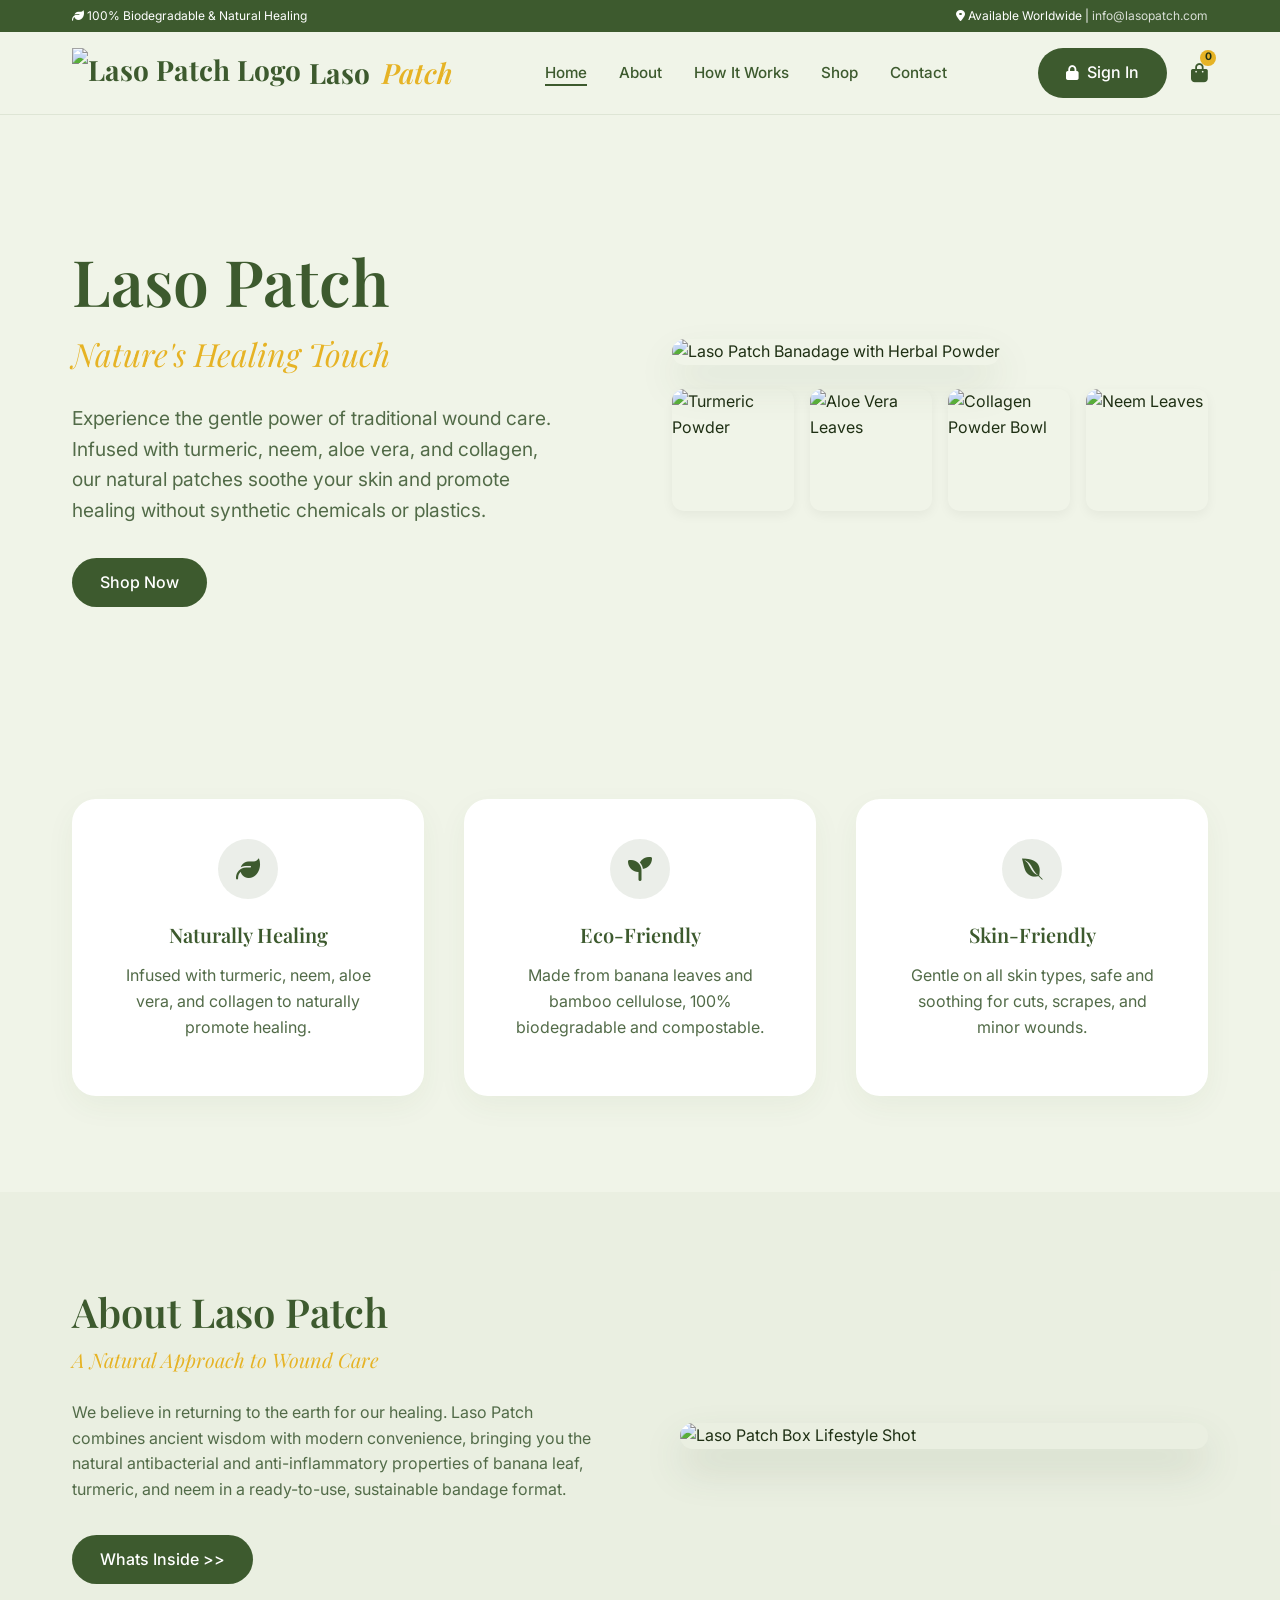
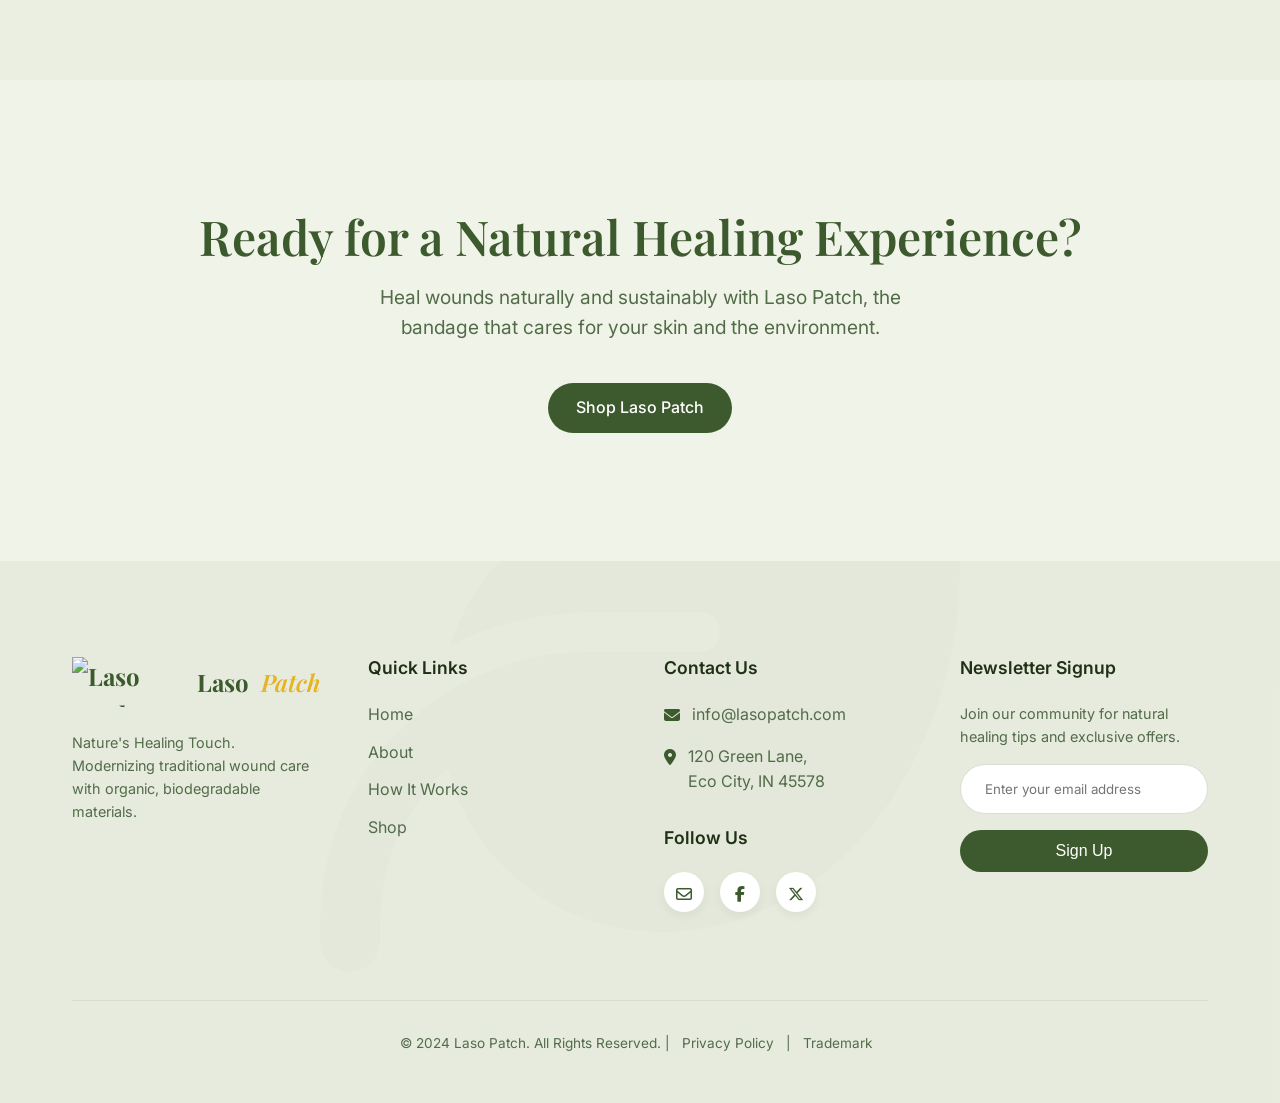
==== index.html @ 3226a120 "Add files via upload" ====
<!DOCTYPE html>
<html lang="en">
<head>
    <meta charset="UTF-8">
    <meta name="viewport" content="width=device-width, initial-scale=1.0">
    <title>Laso Patch | Nature's Healing Touch</title>
    <!-- CSS Stylesheet -->
    <link rel="stylesheet" href="style.css">
    <!-- FontAwesome for Icons -->
    <link rel="stylesheet" href="https://cdnjs.cloudflare.com/ajax/libs/font-awesome/6.4.0/css/all.min.css">
</head>
<body>

    <!-- Top Bar -->
    <div class="top-bar">
        <div class="container">
            <div><i class="fa-solid fa-leaf"></i> 100% Biodegradable & Natural Healing</div>
            <div><i class="fa-solid fa-location-dot"></i> Available Worldwide | <a href="mailto:info@lasopatch.com">info@lasopatch.com</a></div>
        </div>
    </div>

    <!-- Navigation Bar -->
    <nav class="navbar">
        <div class="container">
            <a href="index.html" class="logo"><img src="Untitled_design-removebg-preview.png" alt="Laso Patch Logo" class="logo-img"> Laso<span class="logo-patch">Patch</span></a>
            
            <ul class="nav-links">
                <li><a href="index.html" class="active">Home</a></li>
                <li><a href="about.html">About</a></li>
                <li><a href="how-it-works.html">How It Works</a></li>
                <li><a href="shop.html">Shop</a></li>
                <li><a href="contact.html">Contact</a></li>
            </ul>

            <div class="nav-actions">
                <a href="signin.html" class="btn btn-primary btn-sm">
                    <i class="fa-solid fa-lock"></i> Sign In
                </a>
                <a href="shop.html" class="cart-icon">
                    <i class="fa-solid fa-bag-shopping"></i>
                    <span class="cart-count">0</span>
                </a>
            </div>
        </div>
    </nav>

    <!-- Hero Section -->
    <section class="hero">
        <div class="container">
            <div class="hero-content">
                <h1>Laso Patch</h1>
                <p class="hero-subtitle">Nature's Healing Touch</p>
                 <p class="hero-text"> Experience the gentle power of traditional wound care. Infused with turmeric, neem, aloe vera, and collagen, our natural patches soothe your skin and promote healing without synthetic chemicals or plastics.</p>
                <a href="shop.html" class="btn btn-primary">Shop Now</a>
            </div>
            
            <div class="hero-image-wrapper">
                <img src="nnnnn-removebg-preview.png" alt="Laso Patch Banadage with Herbal Powder" class="hero-img-main">
                
                <div class="hero-ingredients">
                    <img src="turmeric.jpg" alt="Turmeric Powder">
                    <img src="aloe vera2.png" alt="Aloe Vera Leaves">
                    <img src="collagen3.png" alt="Collagen Powder Bowl">
                    <img src="neem.jpg" alt="Neem Leaves">
                </div>
            </div>
        </div>
    </section>

    <!-- Feature Cards Row -->
    <section class="features-section">
        <div class="container features-grid">
            <div class="feature-card">
                <div class="feature-icon">
                    <i class="fa-solid fa-leaf"></i>
                </div>
                <h3>Naturally Healing</h3>
                <p>Infused with turmeric, neem, aloe vera, and collagen to naturally promote healing.</p>
            </div>
            <div class="feature-card">
                <div class="feature-icon">
                    <i class="fa-solid fa-seedling"></i>
                </div>
                <h3>Eco-Friendly</h3>
                <p>Made from banana leaves and bamboo cellulose, 100% biodegradable and compostable.</p>
            </div>
            <div class="feature-card">
                <div class="feature-icon">
                    <i class="fa-brands fa-envira"></i>
                </div>
                <h3>Skin-Friendly</h3>
                <p>Gentle on all skin types, safe and soothing for cuts, scrapes, and minor wounds.</p>
            </div>
        </div>
    </section>

    <!-- About Section (Home) -->
    <section class="section about-section">
        <div class="container about-grid">
            <div class="about-content">
                <h2>About Laso Patch</h2>
                <p class="about-subtitle">A Natural Approach to Wound Care</p>
                <p class="m-b-2">We believe in returning to the earth for our healing. Laso Patch combines ancient wisdom with modern convenience, bringing you the natural antibacterial and anti-inflammatory properties of banana leaf, turmeric, and neem in a ready-to-use, sustainable bandage format.</p>
                <a href="about.html" class="btn btn-primary">Whats Inside >></a>
            </div>
            <div class="about-image">
                <img src="mockup1.jpg" alt="Laso Patch Box Lifestyle Shot">
            </div>
        </div>
    </section>

    <!-- CTA Banner -->
    <section class="cta-banner">
        <div class="container">
            <h2>Ready for a Natural Healing Experience?</h2>
            <p>Heal wounds naturally and sustainably with Laso Patch, the bandage that cares for your skin and the environment.</p>
            <a href="shop.html" class="btn btn-primary">Shop Laso Patch</a>
        </div>
    </section>

    <!-- Footer -->
    <footer class="footer">
        <div class="footer-watermark">
            <i class="fa-solid fa-leaf"></i>
        </div>
        <div class="container">
            <div class="footer-grid">
                <div class="footer-col">
                    <a href="index.html" class="logo m-b-2" style="font-size: 1.5rem; margin-bottom: 1.5rem; display: flex; align-items: center; gap: 0.5rem;"><img src="Untitled_design-removebg-preview.png" alt="Laso Patch Logo" class="logo-img"> Laso<span class="logo-patch">Patch</span></a>
                    <p style="font-size: 0.9rem;">Nature's Healing Touch. Modernizing traditional wound care with organic, biodegradable materials.</p>
                </div>
                <div class="footer-col">
                    <h4>Quick Links</h4>
                    <ul class="footer-links">
                        <li><a href="index.html">Home</a></li>
                        <li><a href="about.html">About</a></li>
                        <li><a href="how-it-works.html">How It Works</a></li>
                        <li><a href="shop.html">Shop</a></li>
                    </ul>
                </div>
                <div class="footer-col footer-contact">
                    <h4>Contact Us</h4>
                    <p><i class="fa-solid fa-envelope"></i> info@lasopatch.com</p>
                    <p><i class="fa-solid fa-location-dot"></i> 120 Green Lane,<br>Eco City, IN 45578</p>
                    
                    <h4 class="m-t-2">Follow Us</h4>
                    <div class="social-links">
                        <a href="#"><i class="fa-regular fa-envelope"></i></a>
                        <a href="#"><i class="fa-brands fa-facebook-f"></i></a>
                        <a href="#"><i class="fa-brands fa-x-twitter"></i></a>
                    </div>
                </div>
                <div class="footer-col">
                    <h4>Newsletter Signup</h4>
                    <p style="font-size: 0.9rem;">Join our community for natural healing tips and exclusive offers.</p>
                    <form class="newsletter-form">
                        <input type="email" placeholder="Enter your email address" required>
                        <button type="submit" class="btn btn-primary">Sign Up</button>
                    </form>
                </div>
            </div>
            
            <div class="footer-bottom">
                <p>&copy; 2024 Laso Patch. All Rights Reserved. | <a href="#">Privacy Policy</a> | <a href="#">Trademark</a></p>
            </div>
        </div>
    </footer>

    <script src="script.js"></script>
</body>
</html>
---- style.css ----
@import url('https://fonts.googleapis.com/css2?family=Inter:wght@300;400;500;600&family=Playfair+Display:ital,wght@0,400;0,600;0,700;1,400;1,600&display=swap');

:root {
  --bg-color: #f0f4e8;
  --primary-color: #3d5a2e;
  --accent-color: #e6b325;
  --text-dark: #1f3014;
  --text-light: #526b48;
  --white: #ffffff;
  
  --font-serif: 'Playfair Display', serif;
  --font-sans: 'Inter', sans-serif;
  
  --transition: all 0.3s ease;
}

* {
  margin: 0;
  padding: 0;
  box-sizing: border-box;
}

body {
  font-family: var(--font-sans);
  background-color: var(--bg-color);
  color: var(--text-dark);
  line-height: 1.6;
  position: relative;
  overflow-x: hidden;
}

/* Watermark Background */
body::before {
  content: "";
  position: fixed;
  top: 0;
  left: 0;
  width: 100%;
  height: 100%;
  background-image: url('Green jungle leaves.jpg');
  background-size: 100% 100%;
  background-repeat: no-repeat;
  opacity: 20%;
  z-index: -1;
  pointer-events: none;
}

h1, h2, h3, h4, h5, h6 {
  font-family: var(--font-serif);
  color: var(--primary-color);
  font-weight: 600;
  line-height: 1.2;
}

a {
  text-decoration: none;
  color: var(--primary-color);
  transition: var(--transition);
}

p {
  color: var(--text-light);
  margin-bottom: 1rem;
}

/* Typography Utility */
.serif { font-family: var(--font-serif); }
.sans { font-family: var(--font-sans); }

/* Buttons */
.btn {
  display: inline-flex;
  align-items: center;
  justify-content: center;
  gap: 0.5rem;
  padding: 0.75rem 1.75rem;
  border-radius: 9999px;
  font-weight: 500;
  text-decoration: none;
  transition: var(--transition);
  cursor: pointer;
  border: none;
  font-size: 1rem;
}

.btn-primary {
  background-color: var(--primary-color);
  color: var(--white);
}

.btn-primary:hover {
  background-color: #273b1d;
  transform: translateY(-2px);
  box-shadow: 0 4px 12px rgba(61, 90, 46, 0.3);
  color: var(--white);
}

.btn-primary i {
  font-size: 0.9em;
}

/* Layout Utilities */
.container {
  max-width: 1200px;
  margin: 0 auto;
  padding: 0 2rem;
}

.section {
  padding: 6rem 0;
}

.text-center { text-align: center; }

/* Top Bar */
.top-bar {
  background-color: var(--primary-color);
  color: var(--white);
  font-size: 0.75rem;
  padding: 0.4rem 0;
}

.top-bar .container {
  display: flex;
  justify-content: space-between;
  align-items: center;
}

.top-bar a {
  color: var(--white);
  opacity: 0.8;
}

.top-bar a:hover {
  opacity: 1;
}

/* Navbar */
.navbar {
  position: sticky;
  top: 0;
  z-index: 1000;
  background-color: rgba(240, 244, 232, 0.95);
  backdrop-filter: blur(10px);
  border-bottom: 1px solid rgba(61, 90, 46, 0.1);
  padding: 1rem 0;
  transition: var(--transition);
}

.navbar .container {
  display: flex;
  justify-content: space-between;
  align-items: center;
}

.logo {
  font-size: 1.75rem;
  font-weight: 700;
  color: var(--primary-color);
  font-family: var(--font-serif);
  display: flex;
  align-items: center;
  gap: 0.5rem;
}

.logo-img {
  height: 50px;
  width: auto;
  object-fit: contain;
  align-items: right;
}

.logo-patch {
  color: var(--accent-color);
  font-style: italic;
  font-weight: 600;
  margin-left: 0.25rem;
}

.nav-links {
  display: flex;
  gap: 2rem;
  list-style: none;
  align-items: center;
}

.nav-links a {
  font-size: 0.95rem;
  font-weight: 500;
  position: relative;
}

.nav-links a::after {
  content: '';
  position: absolute;
  bottom: -4px;
  left: 0;
  width: 0;
  height: 2px;
  background-color: var(--primary-color);
  transition: var(--transition);
}

.nav-links a:hover::after,
.nav-links a.active::after {
  width: 100%;
}

.nav-actions {
  display: flex;
  align-items: center;
  gap: 1.5rem;
}

.cart-icon {
  font-size: 1.2rem;
  color: var(--primary-color);
  position: relative;
  transition: var(--transition);
}

.cart-icon:hover {
  transform: scale(1.1);
}

.cart-count {
  position: absolute;
  top: -8px;
  right: -8px;
  background-color: var(--accent-color);
  color: var(--text-dark);
  font-size: 0.65rem;
  font-weight: bold;
  height: 16px;
  width: 16px;
  border-radius: 50%;
  display: flex;
  align-items: center;
  justify-content: center;
}

/* Hero Section */
.hero {
  padding: 8rem 0;
}

.hero .container {
  display: grid;
  grid-template-columns: 1fr 1fr;
  gap: 4rem;
  align-items: center;
}

.hero-content h1 {
  font-size: 4rem;
  margin-bottom: 0.5rem;
}

.hero-subtitle {
  font-size: 2.0rem;
  font-family: var(--font-serif);
  color: var(--accent-color);
  margin-bottom: 1.5rem;
  font-style: italic;
}



.hero-text {
  font-size: 1.2rem;
  margin-bottom: 2rem;
  max-width: 90%;
}

.hero-image-wrapper {
  position: relative;
}

.hero-img-main {
  width: 60%;
  margin-right: auto;
  border-radius: 20px;
  box-shadow: 0 20px 40px rgba(61, 90, 46, 0.1);
  margin-bottom: 1.5rem;
  transition: var(--transition);
}

.hero-img-main:hover {
  transform: translateY(-5px);
}

.hero-ingredients {
  display: grid;
  grid-template-columns: repeat(4, 1fr);
  gap: 1rem;
}

.hero-ingredients img {
  width: 100%;
  aspect-ratio: 1;
  object-fit: cover;
  border-radius: 12px;
  box-shadow: 0 4px 12px rgba(0,0,0,0.05);
  transition: var(--transition);
}

.hero-ingredients img:hover {
  transform: scale(1.05);
}

/* Feature Cards */
.features-section {
  padding: 4rem 0 6rem;
}

.features-grid {
  display: grid;
  grid-template-columns: repeat(3, 1fr);
  gap: 2.5rem;
}

.feature-card {
  background-color: var(--white);
  padding: 2.5rem;
  border-radius: 24px;
  text-align: center;
  box-shadow: 0 10px 30px rgba(61, 90, 46, 0.05);
  transition: var(--transition);
  position: relative;
  overflow: hidden;
}

.feature-card::before {
  content: "";
  position: absolute;
  top: 0;
  left: 0;
  width: 100%;
  height: 4px;
  background-color: var(--accent-color);
  transform: scaleX(0);
  transition: var(--transition);
  transform-origin: left;
}

.feature-card:hover {
  transform: translateY(-10px);
  box-shadow: 0 20px 40px rgba(61, 90, 46, 0.1);
}

.feature-card:hover::before {
  transform: scaleX(1);
}

.feature-icon {
  width: 60px;
  height: 60px;
  background-color: rgba(61, 90, 46, 0.1);
  border-radius: 50%;
  display: flex;
  align-items: center;
  justify-content: center;
  margin: 0 auto 1.5rem;
  color: var(--primary-color);
  font-size: 1.5rem;
  transition: var(--transition);
}

.feature-card:hover .feature-icon {
  background-color: var(--primary-color);
  color: var(--white);
}

.feature-card h3 {
  font-size: 1.25rem;
  margin-bottom: 1rem;
}

/* About Section */
.about-section {
  background-color: rgba(61, 90, 46, 0.03);
}

.about-grid {
  display: grid;
  grid-template-columns: 1fr 1fr;
  gap: 5rem;
  align-items: center;
}

.about-content h2 {
  font-size: 2.5rem;
  margin-bottom: 0.5rem;
}

.about-subtitle {
  font-family: var(--font-serif);
  font-size: 1.25rem;
  color: var(--accent-color);
  font-style: italic;
  margin-bottom: 1.5rem;
}

.about-image {
  position: relative;
  border-radius: 20px;
  overflow: hidden;
  box-shadow: 0 20px 40px rgba(61, 90, 46, 0.15);
}

.about-image img {
  width: 100%;
  display: block;
  transition: var(--transition);
}

.about-image:hover img {
  transform: scale(1.02);
}

/* CTA Banner */
.cta-banner {
  text-align: center;
  padding: 8rem 0;
  position: relative;
}

.cta-banner h2 {
  font-size: 3rem;
  margin-bottom: 1rem;
}

.cta-banner p {
  font-size: 1.2rem;
  margin-bottom: 2.5rem;
  max-width: 600px;
  margin-inline: auto;
}

/* Footer */
.footer {
  background-color: rgba(61, 90, 46, 0.05);
  padding: 6rem 0 2rem;
  position: relative;
  overflow: hidden;
}

.footer-watermark {
  position: absolute;
  bottom: -20%;
  left: 50%;
  transform: translateX(-50%);
  font-size: 40rem;
  color: rgba(61, 90, 46, 0.02);
  z-index: -1;
  pointer-events: none;
}

.footer-grid {
  display: grid;
  grid-template-columns: repeat(4, 1fr);
  gap: 3rem;
  margin-bottom: 4rem;
}

.footer-col h4 {
  font-family: var(--font-sans);
  font-size: 1.1rem;
  color: var(--text-dark);
  margin-bottom: 1.5rem;
}

.footer-links {
  list-style: none;
}

.footer-links li {
  margin-bottom: 0.75rem;
}

.footer-links a {
  color: var(--text-light);
}

.footer-links a:hover {
  color: var(--primary-color);
  padding-left: 5px;
}

.footer-contact p {
  display: flex;
  align-items: flex-start;
  gap: 0.75rem;
  margin-bottom: 1rem;
}

.footer-contact i {
  color: var(--primary-color);
  margin-top: 5px;
}

.social-links {
  display: flex;
  gap: 1rem;
  margin-bottom: 1.5rem;
}

.social-links a {
  display: flex;
  align-items: center;
  justify-content: center;
  width: 40px;
  height: 40px;
  background-color: var(--white);
  border-radius: 50%;
  color: var(--primary-color);
  transition: var(--transition);
  box-shadow: 0 4px 10px rgba(0,0,0,0.05);
}

.social-links a:hover {
  background-color: var(--primary-color);
  color: var(--white);
  transform: translateY(-3px);
}

.newsletter-form {
  position: relative;
}

.newsletter-form input {
  width: 100%;
  padding: 1rem 1.5rem;
  border-radius: 999px;
  border: 1px solid rgba(61, 90, 46, 0.2);
  background-color: var(--white);
  font-family: var(--font-sans);
  outline: none;
  transition: var(--transition);
}

.newsletter-form input:focus {
  border-color: var(--primary-color);
  box-shadow: 0 0 0 3px rgba(61, 90, 46, 0.1);
}

.newsletter-form button {
  margin-top: 1rem;
  width: 100%;
}

.footer-bottom {
  text-align: center;
  padding-top: 2rem;
  border-top: 1px solid rgba(61, 90, 46, 0.1);
  font-size: 0.85rem;
  color: var(--text-light);
}

.footer-bottom a {
  color: var(--text-light);
  margin: 0 0.5rem;
}

.footer-bottom a:hover {
  color: var(--primary-color);
}

/* Internal Pages Hero */
.page-hero {
  padding: 5rem 0 4rem;
  text-align: center;
  background-color: rgba(61, 90, 46, 0.02);
  border-bottom: 1px solid rgba(61, 90, 46, 0.05);
}

.page-hero h1 {
  font-size: 3.5rem;
  margin-bottom: 1rem;
}

/* Utility for layout */
.m-b-2 { margin-bottom: 2rem; }
.m-t-2 { margin-top: 2rem; }
.m-b-4 { margin-bottom: 4rem; }

/* Responsive adjustments */
@media (max-width: 992px) {
  .hero .container, .about-grid, .footer-grid {
    grid-template-columns: 1fr;
  }
  
  .features-grid {
    grid-template-columns: repeat(2, 1fr);
  }
}

@media (max-width: 768px) {
  .nav-links {
    display: none;
  }
  .features-grid {
    grid-template-columns: 1fr;
  }
  .hero-content h1 {
    font-size: 3rem;
  }
}
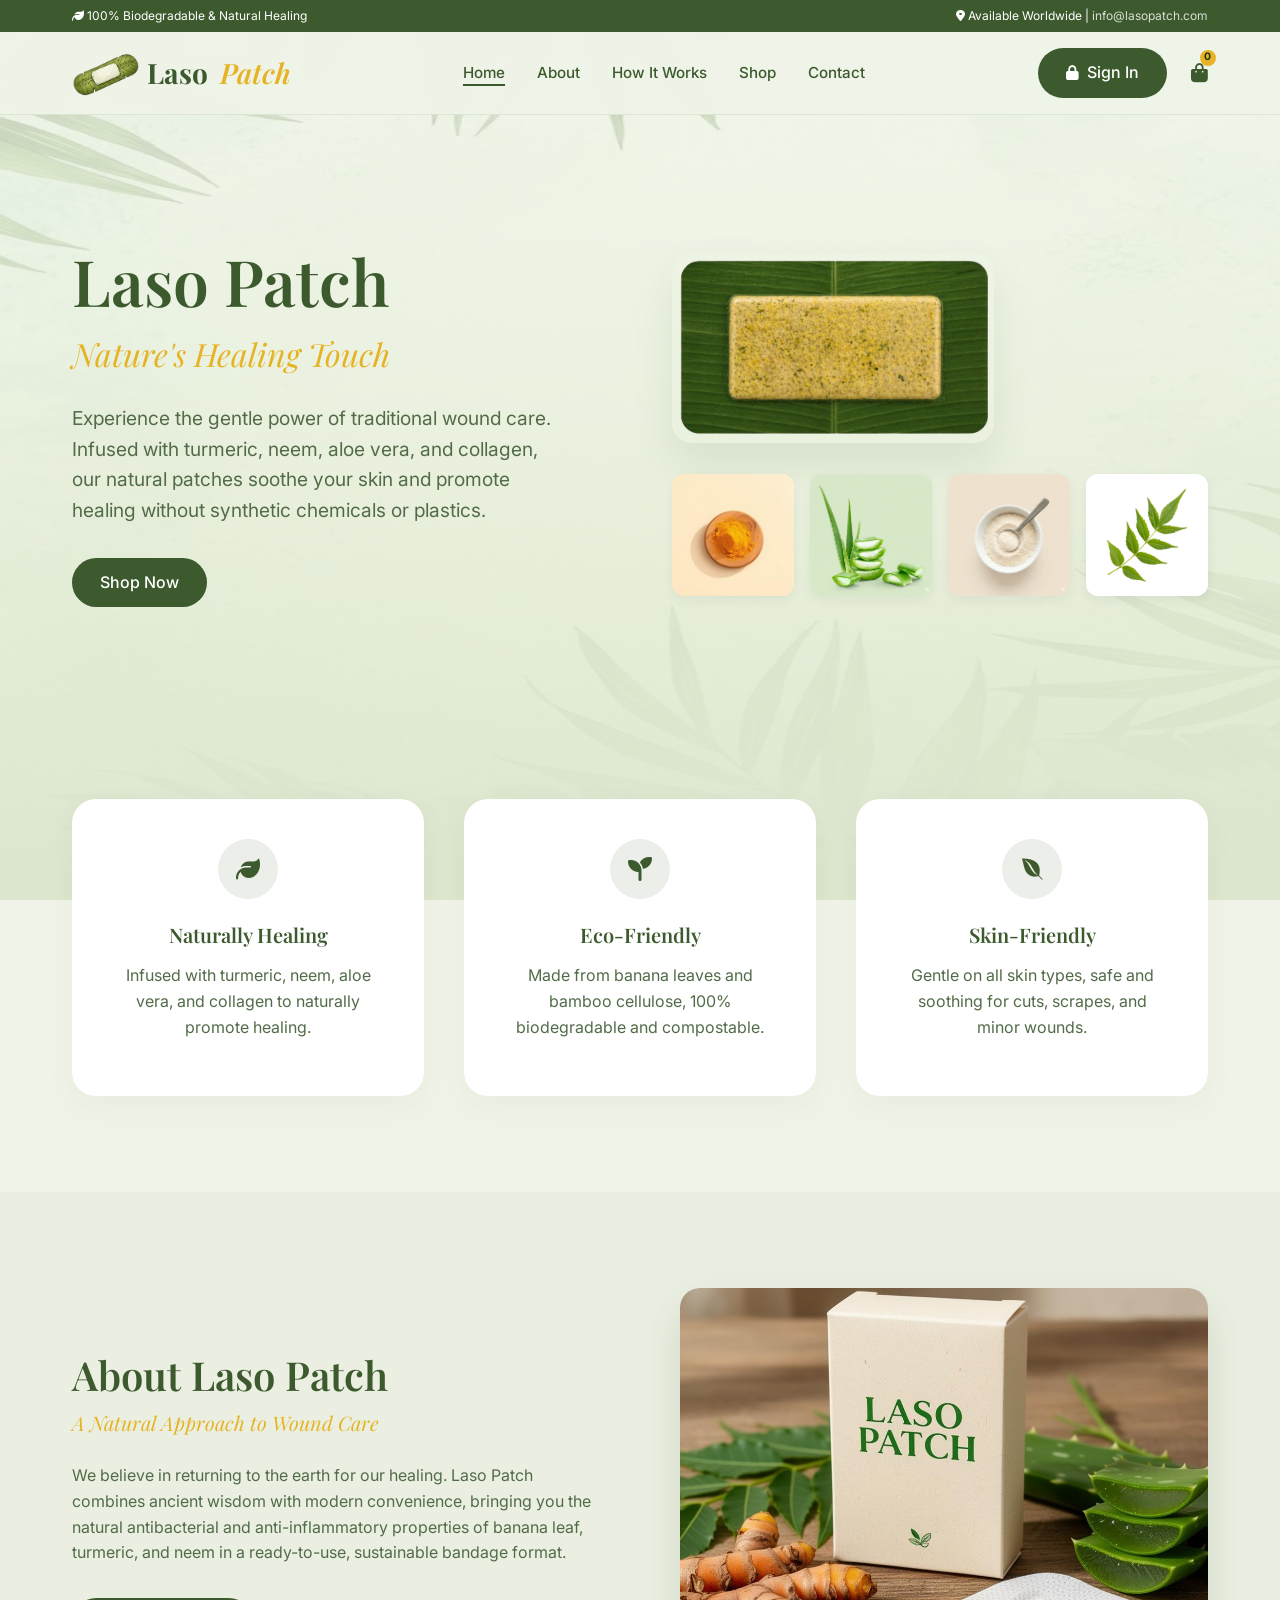
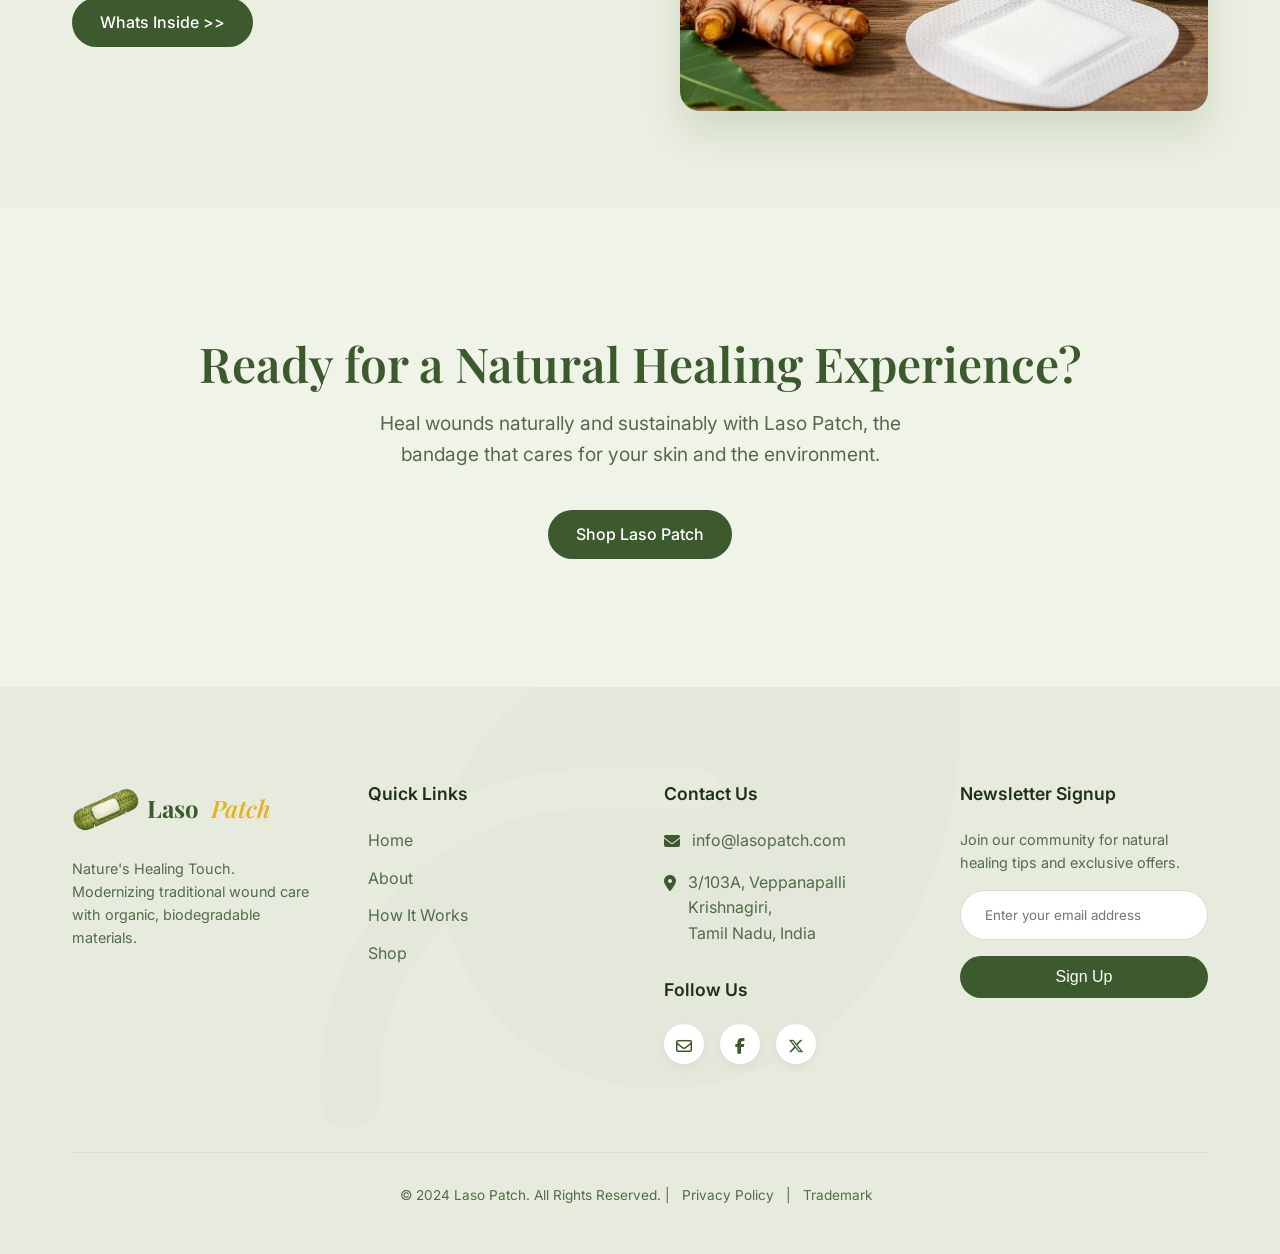
==== commit a62cd950: "Update index.html" ====
--- a/index.html
+++ b/index.html
@@ -141,7 +141,7 @@
                 <div class="footer-col footer-contact">
                     <h4>Contact Us</h4>
                     <p><i class="fa-solid fa-envelope"></i> info@lasopatch.com</p>
-                    <p><i class="fa-solid fa-location-dot"></i> 120 Green Lane,<br>Eco City, IN 45578</p>
+                    <p><i class="fa-solid fa-location-dot"></i> 3/103A, Veppanapalli Krishnagiri,<br>Tamil Nadu, India</p>
                     
                     <h4 class="m-t-2">Follow Us</h4>
                     <div class="social-links">
